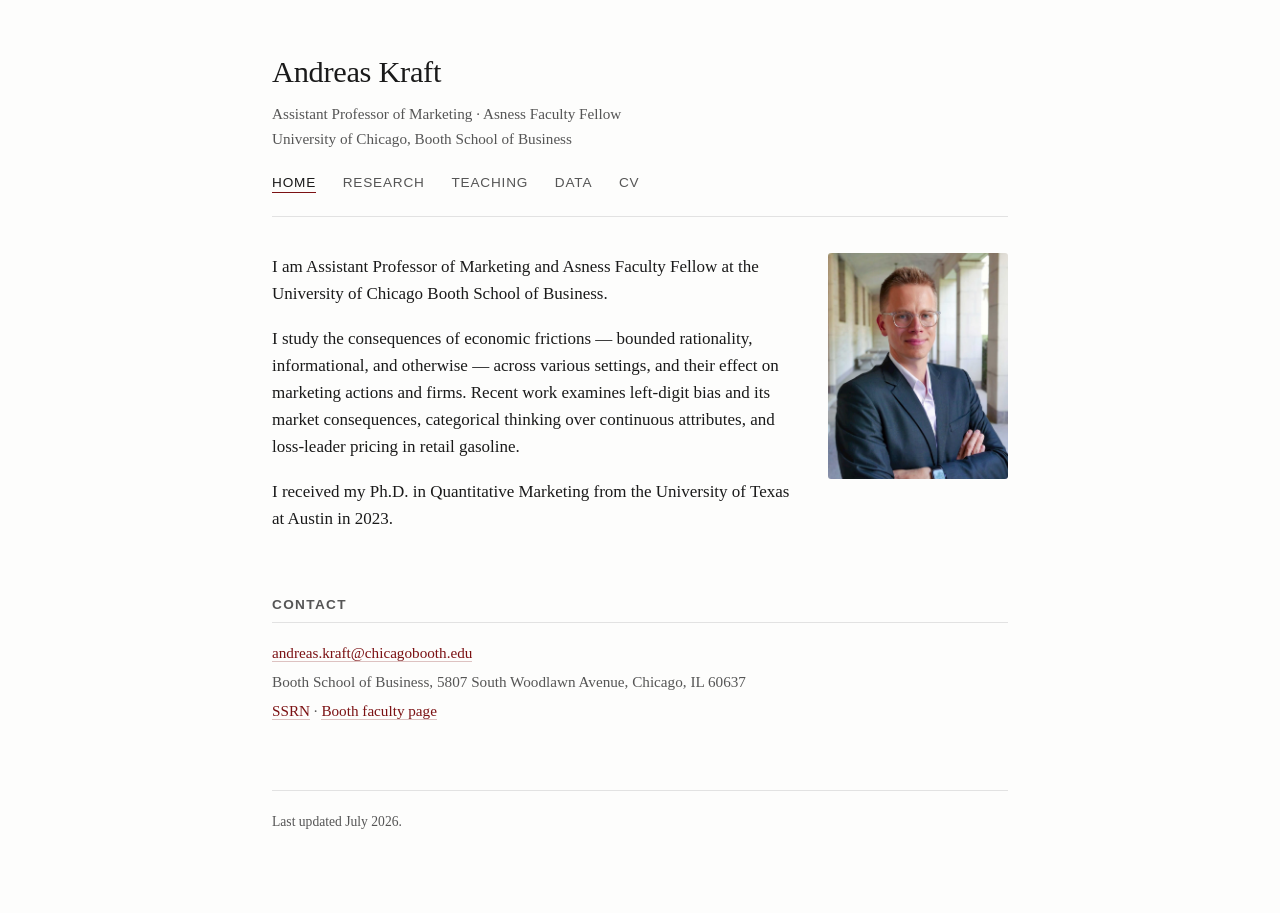
==== index.html @ 49751af2 "Andreas Kraft — personal website" ====
<!DOCTYPE html>
<html lang="en">
<head>
<meta charset="utf-8">
<meta name="viewport" content="width=device-width, initial-scale=1">
<title>Andreas Kraft</title>
<meta name="description" content="Andreas Kraft — Assistant Professor of Marketing, University of Chicago Booth School of Business.">
<link rel="stylesheet" href="style.css">

<!-- Google tag (gtag.js) -->
<script async src="https://www.googletagmanager.com/gtag/js?id=G-PHDPZP0CQ5"></script>
<script>
  window.dataLayer = window.dataLayer || [];
  function gtag(){dataLayer.push(arguments);}
  gtag('js', new Date());

  gtag('config', 'G-PHDPZP0CQ5');
</script>
</head>
<body>
<div class="wrap">

<header class="site">
  <h1>Andreas Kraft</h1>
  <p class="affil">Assistant Professor of Marketing &middot; Asness Faculty Fellow<br>
     University of Chicago, Booth School of Business</p>
  <nav>
    <a href="index.html" class="here">Home</a>
    <a href="research.html">Research</a>
    <a href="teaching.html">Teaching</a>
    <a href="data.html">Data</a>
    <a href="cv.pdf">CV</a>
  </nav>
</header>

<section class="intro">
  <div class="bio">
    <p>I am Assistant Professor of Marketing and Asness Faculty Fellow at the
    University of Chicago Booth School of Business.</p>

    <p>I study the consequences of economic frictions &mdash; bounded rationality,
    informational, and otherwise &mdash; across various settings, and their effect on
    marketing actions and firms. Recent work examines left-digit bias and its market
    consequences, categorical thinking over continuous attributes, and loss-leader
    pricing in retail gasoline.</p>

    <p>I received my Ph.D. in Quantitative Marketing from the University of Texas at
    Austin in 2023.</p>
  </div>

  <img src="photo.jpg" alt="Andreas Kraft" class="portrait" width="749" height="940">
</section>

<h2>Contact</h2>
<p class="contact">
  <a href="mailto:andreas.kraft@chicagobooth.edu">andreas.kraft@chicagobooth.edu</a><br>
  Booth School of Business, 5807 South Woodlawn Avenue, Chicago, IL 60637<br>
  <a href="https://papers.ssrn.com/sol3/cf_dev/AbsByAuth.cfm?per_id=3199386">SSRN</a>
  &middot;
  <a href="https://faculty.chicagobooth.edu/andreas-kraft">Booth faculty page</a>
</p>

<footer class="site">
  Last updated July 2026.
</footer>

</div>
</body>
</html>
---- style.css ----
/* ============================================================
   Andreas Kraft — personal site
   Single stylesheet for all pages.
   ============================================================ */

:root {
  --accent: #7B1113;          /* deep maroon; swap for #BF5700 burnt orange */
  --ink: #1a1a1a;
  --ink-soft: #555;
  --rule: #e2e2e2;
  --bg: #fdfdfc;
  --maxw: 46rem;
}

* { box-sizing: border-box; }

body {
  margin: 0;
  padding: 0 1.25rem 5rem;
  background: var(--bg);
  color: var(--ink);
  font: 17px/1.6 Georgia, "Times New Roman", serif;
  -webkit-font-smoothing: antialiased;
}

.wrap { max-width: var(--maxw); margin: 0 auto; }

/* ------------------------------------------------ header / nav -- */

header.site {
  padding: 3rem 0 1.25rem;
  border-bottom: 1px solid var(--rule);
  margin-bottom: 2.25rem;
}

header.site h1 {
  margin: 0;
  font-size: 1.9rem;
  letter-spacing: -0.01em;
  font-weight: normal;
}

header.site .affil {
  margin: 0.35rem 0 1.1rem;
  color: var(--ink-soft);
  font-size: 0.95rem;
}

nav a {
  margin-right: 1.4rem;
  font-family: -apple-system, BlinkMacSystemFont, "Segoe UI", Helvetica, Arial, sans-serif;
  font-size: 0.85rem;
  letter-spacing: 0.06em;
  text-transform: uppercase;
  text-decoration: none;
  color: var(--ink-soft);
  border-bottom: 1px solid transparent;
  padding-bottom: 2px;
}

nav a:hover { color: var(--accent); }
nav a.here { color: var(--ink); border-bottom-color: var(--accent); }

/* ------------------------------------------------------- text -- */

a { color: var(--accent); text-decoration: none; border-bottom: 1px solid rgba(123, 17, 19, 0.25); }
a:hover { border-bottom-color: var(--accent); }

h2 {
  font-size: 0.85rem;
  font-family: -apple-system, BlinkMacSystemFont, "Segoe UI", Helvetica, Arial, sans-serif;
  letter-spacing: 0.1em;
  text-transform: uppercase;
  color: var(--ink-soft);
  font-weight: 600;
  margin: 2.75rem 0 1rem;
  padding-bottom: 0.4rem;
  border-bottom: 1px solid var(--rule);
}

p { margin: 0 0 1.1rem; }

/* -------------------------------------------------- home intro -- */

.intro { display: flex; gap: 2rem; align-items: flex-start; }
.intro .bio { flex: 1; }

/* width/height attrs on the <img> reserve layout space; height:auto keeps the
   4:5 aspect ratio while CSS drives the displayed width. */
.portrait {
  width: 180px;
  height: auto;
  border-radius: 3px;
  flex-shrink: 0;
}

.contact {
  font-size: 0.95rem;
  color: var(--ink-soft);
  line-height: 1.9;
}

/* ----------------------------------------------------- papers -- */

.paper { margin-bottom: 1.6rem; }

.paper .title { font-weight: bold; }
.paper .title a { border-bottom-color: rgba(123, 17, 19, 0.3); }

.paper .meta {
  display: block;
  font-size: 0.92rem;
  color: var(--ink-soft);
  margin-top: 0.15rem;
}

.paper .status { font-style: italic; }

.paper details { margin-top: 0.45rem; }

.paper details summary {
  cursor: pointer;
  font-size: 0.82rem;
  font-family: -apple-system, BlinkMacSystemFont, "Segoe UI", Helvetica, Arial, sans-serif;
  letter-spacing: 0.05em;
  text-transform: uppercase;
  color: var(--accent);
  list-style: none;
}

.paper details summary::-webkit-details-marker { display: none; }
.paper details summary::before { content: "+ "; }
.paper details[open] summary::before { content: "\2212  "; }

.paper details p {
  margin: 0.6rem 0 0;
  font-size: 0.95rem;
  color: var(--ink-soft);
  padding-left: 1rem;
  border-left: 2px solid var(--rule);
}

/* ------------------------------------------------------ lists -- */

ul.plain { list-style: none; padding: 0; margin: 0; }
ul.plain li { margin-bottom: 0.9rem; }

.course { font-weight: bold; }
.course-meta { display: block; font-size: 0.92rem; color: var(--ink-soft); }

footer.site {
  margin-top: 4rem;
  padding-top: 1.25rem;
  border-top: 1px solid var(--rule);
  font-size: 0.85rem;
  color: var(--ink-soft);
}

/* ------------------------------------------------------ mobile -- */

@media (max-width: 34rem) {
  .intro { flex-direction: column-reverse; }
  .portrait { width: 130px; }
  nav a { margin-right: 1rem; font-size: 0.78rem; }
}
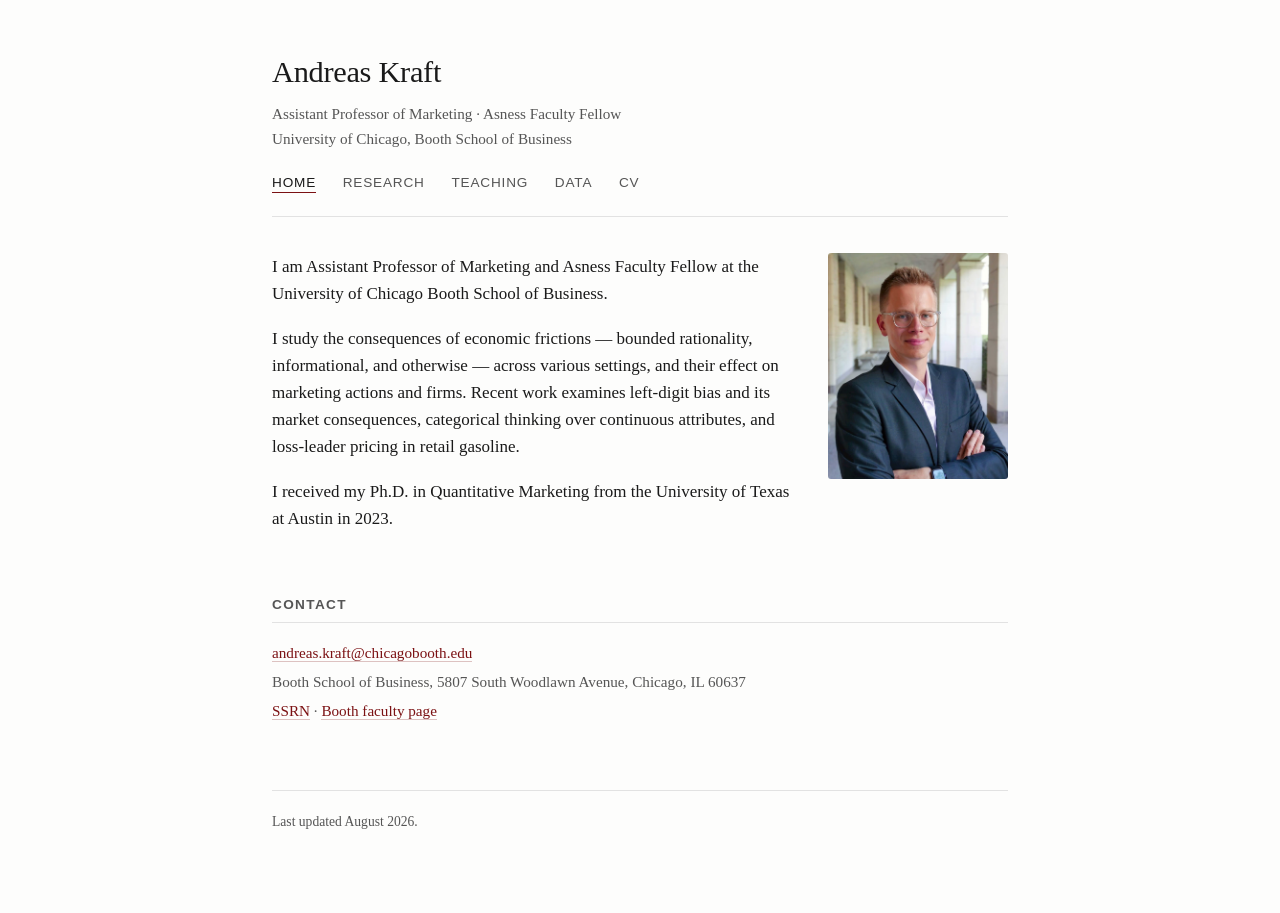
==== commit 419e46dc: "Update footer date" ====
--- a/index.html
+++ b/index.html
@@ -61,7 +61,7 @@
 </p>
 
 <footer class="site">
-  Last updated July 2026.
+  Last updated August 2026.
 </footer>
 
 </div>
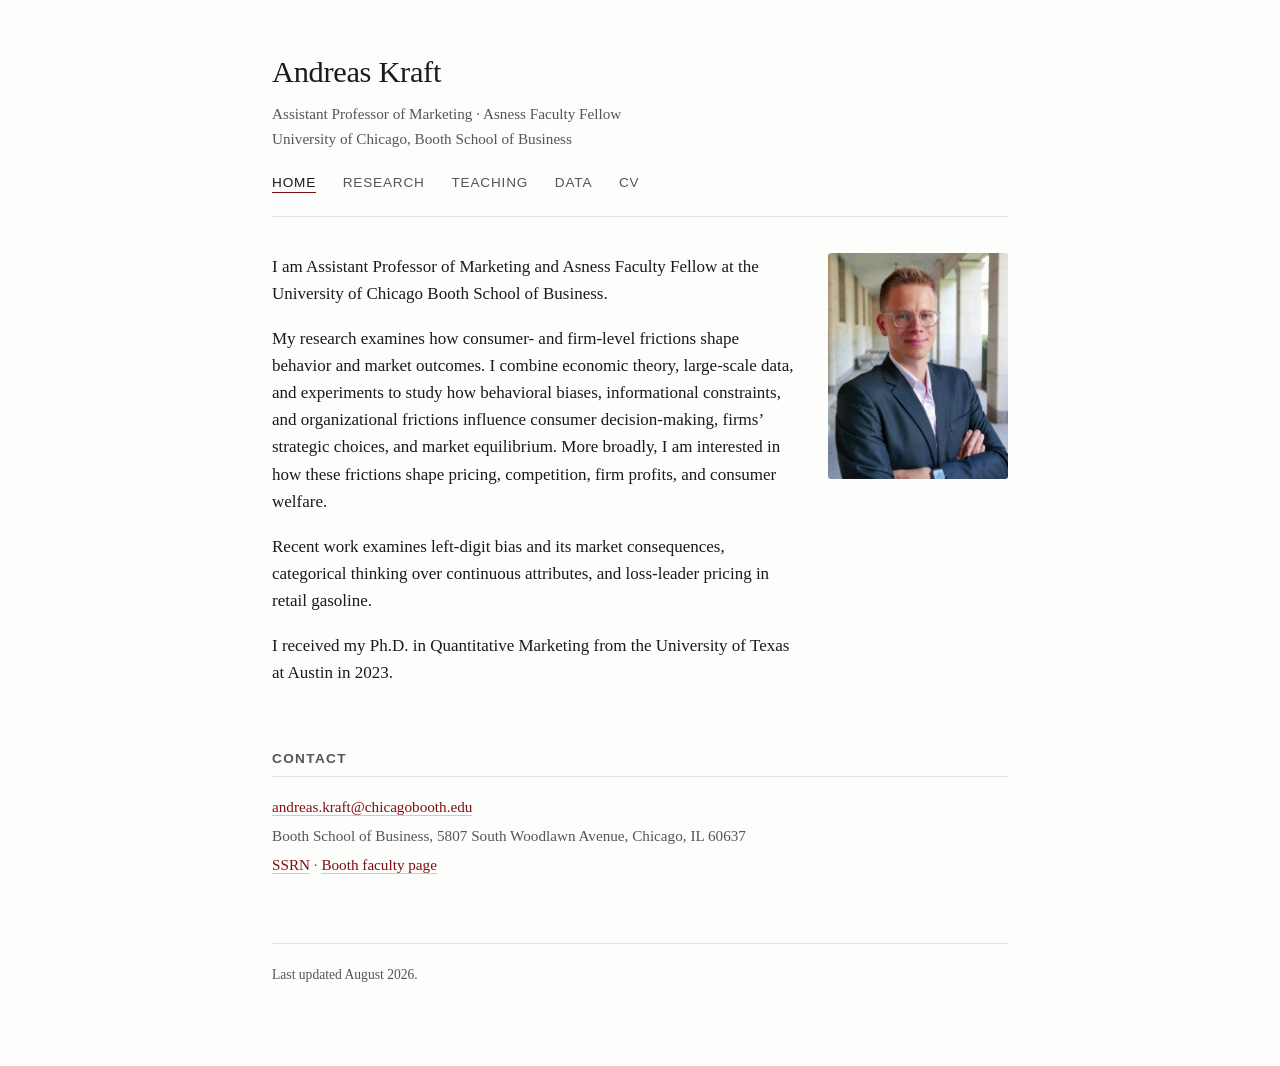
==== commit 34c2ec4b: "Update bio" ====
--- a/index.html
+++ b/index.html
@@ -38,11 +38,15 @@
     <p>I am Assistant Professor of Marketing and Asness Faculty Fellow at the
     University of Chicago Booth School of Business.</p>
 
-    <p>I study the consequences of economic frictions &mdash; bounded rationality,
-    informational, and otherwise &mdash; across various settings, and their effect on
-    marketing actions and firms. Recent work examines left-digit bias and its market
-    consequences, categorical thinking over continuous attributes, and loss-leader
-    pricing in retail gasoline.</p>
+    <p>My research examines how consumer- and firm-level frictions shape behavior and
+    market outcomes. I combine economic theory, large-scale data, and experiments to
+    study how behavioral biases, informational constraints, and organizational frictions
+    influence consumer decision-making, firms&rsquo; strategic choices, and market
+    equilibrium. More broadly, I am interested in how these frictions shape pricing,
+    competition, firm profits, and consumer welfare.</p>
+
+    <p>Recent work examines left-digit bias and its market consequences, categorical
+    thinking over continuous attributes, and loss-leader pricing in retail gasoline.</p>
 
     <p>I received my Ph.D. in Quantitative Marketing from the University of Texas at
     Austin in 2023.</p>
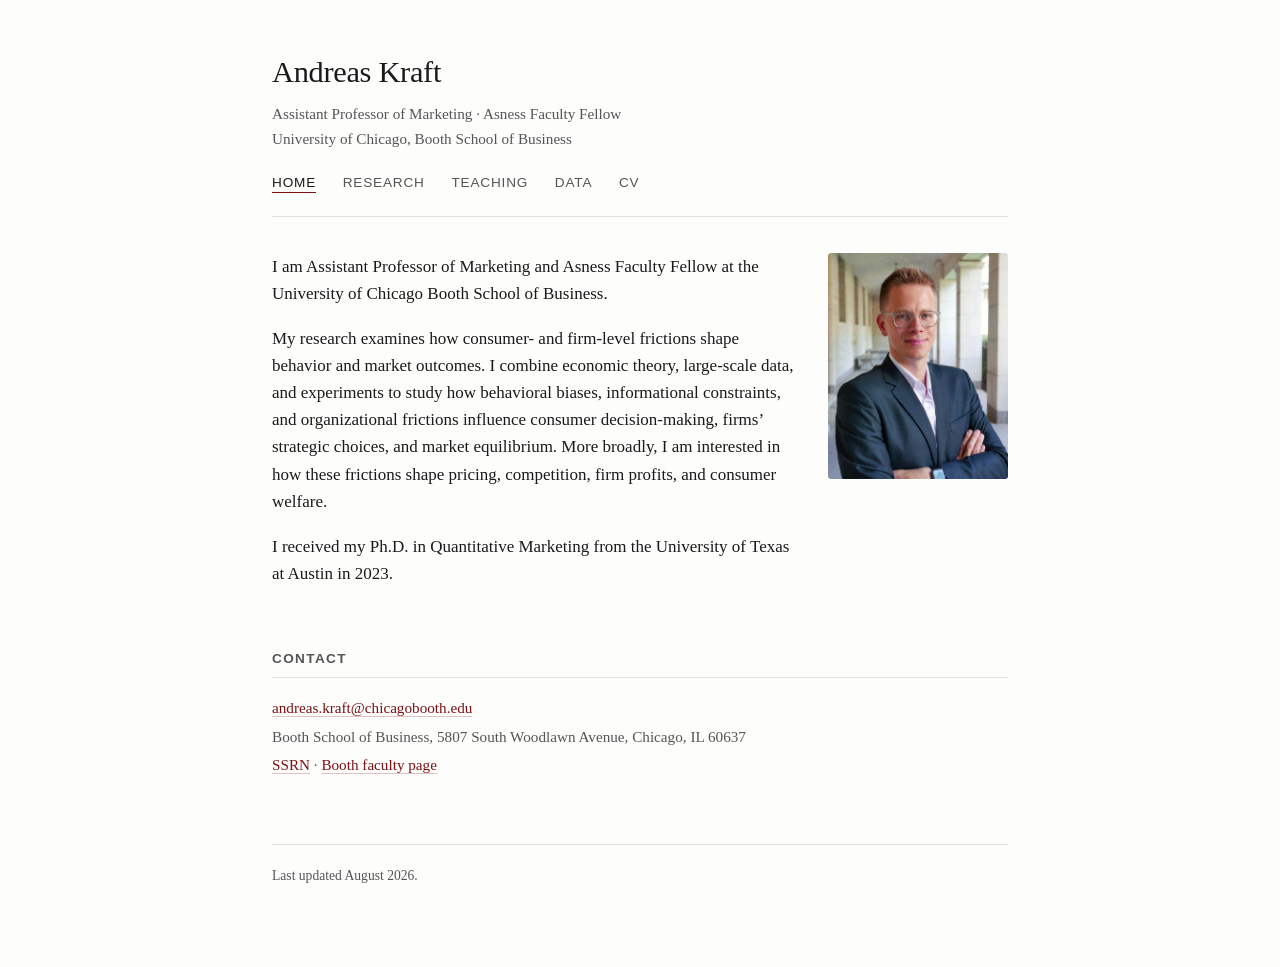
==== commit 3ef1a70a: "Trim bio" ====
--- a/index.html
+++ b/index.html
@@ -45,9 +45,6 @@
     equilibrium. More broadly, I am interested in how these frictions shape pricing,
     competition, firm profits, and consumer welfare.</p>
 
-    <p>Recent work examines left-digit bias and its market consequences, categorical
-    thinking over continuous attributes, and loss-leader pricing in retail gasoline.</p>
-
     <p>I received my Ph.D. in Quantitative Marketing from the University of Texas at
     Austin in 2023.</p>
   </div>
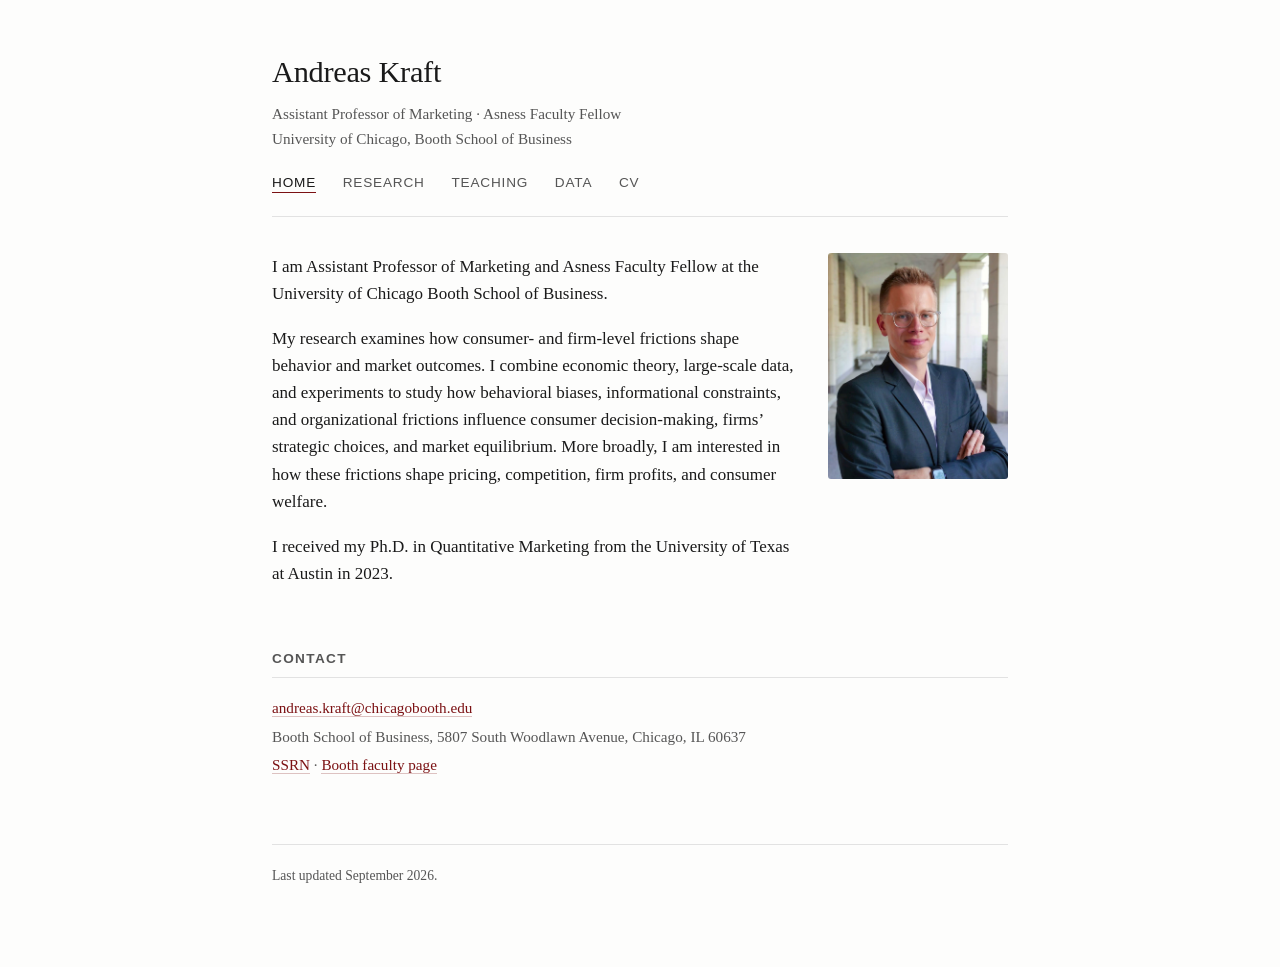
==== commit d631db88: "Add Chicago Booth Review media link" ====
--- a/index.html
+++ b/index.html
@@ -62,7 +62,7 @@
 </p>
 
 <footer class="site">
-  Last updated August 2026.
+  Last updated September 2026.
 </footer>
 
 </div>
